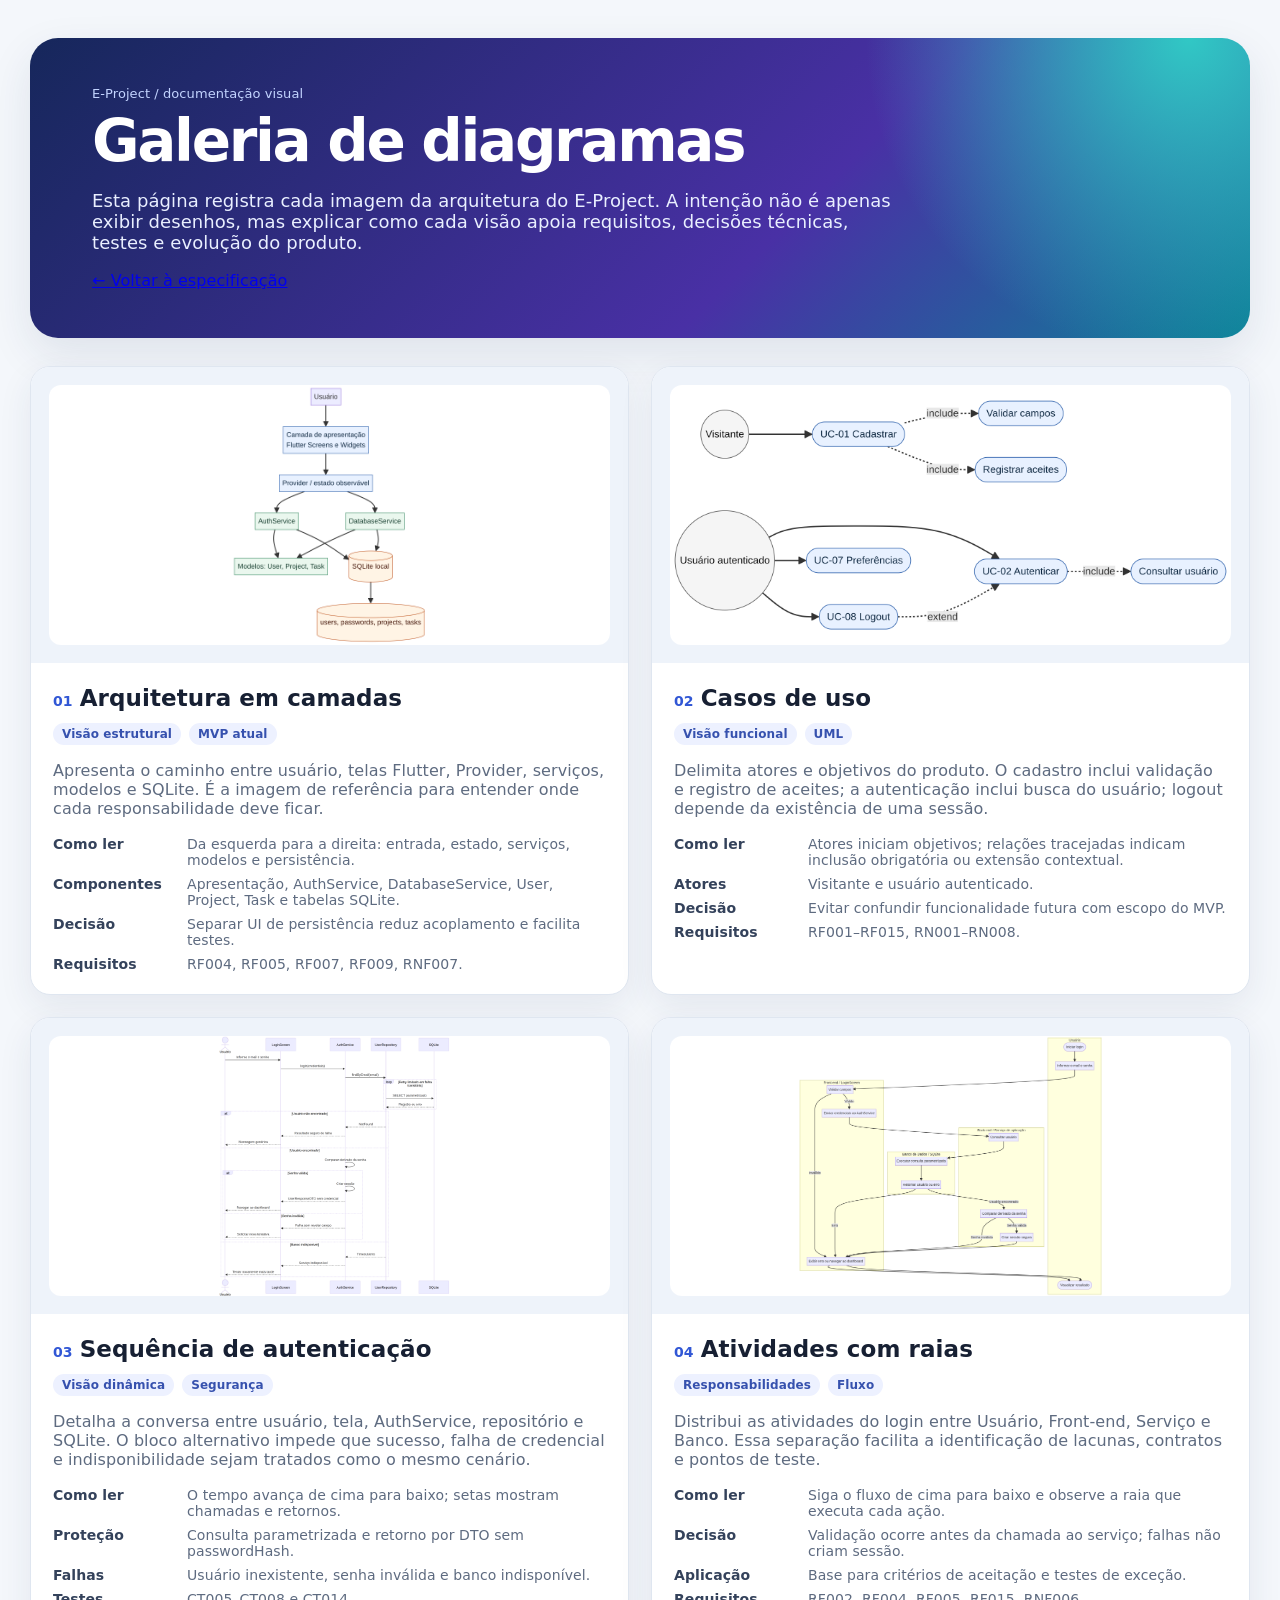
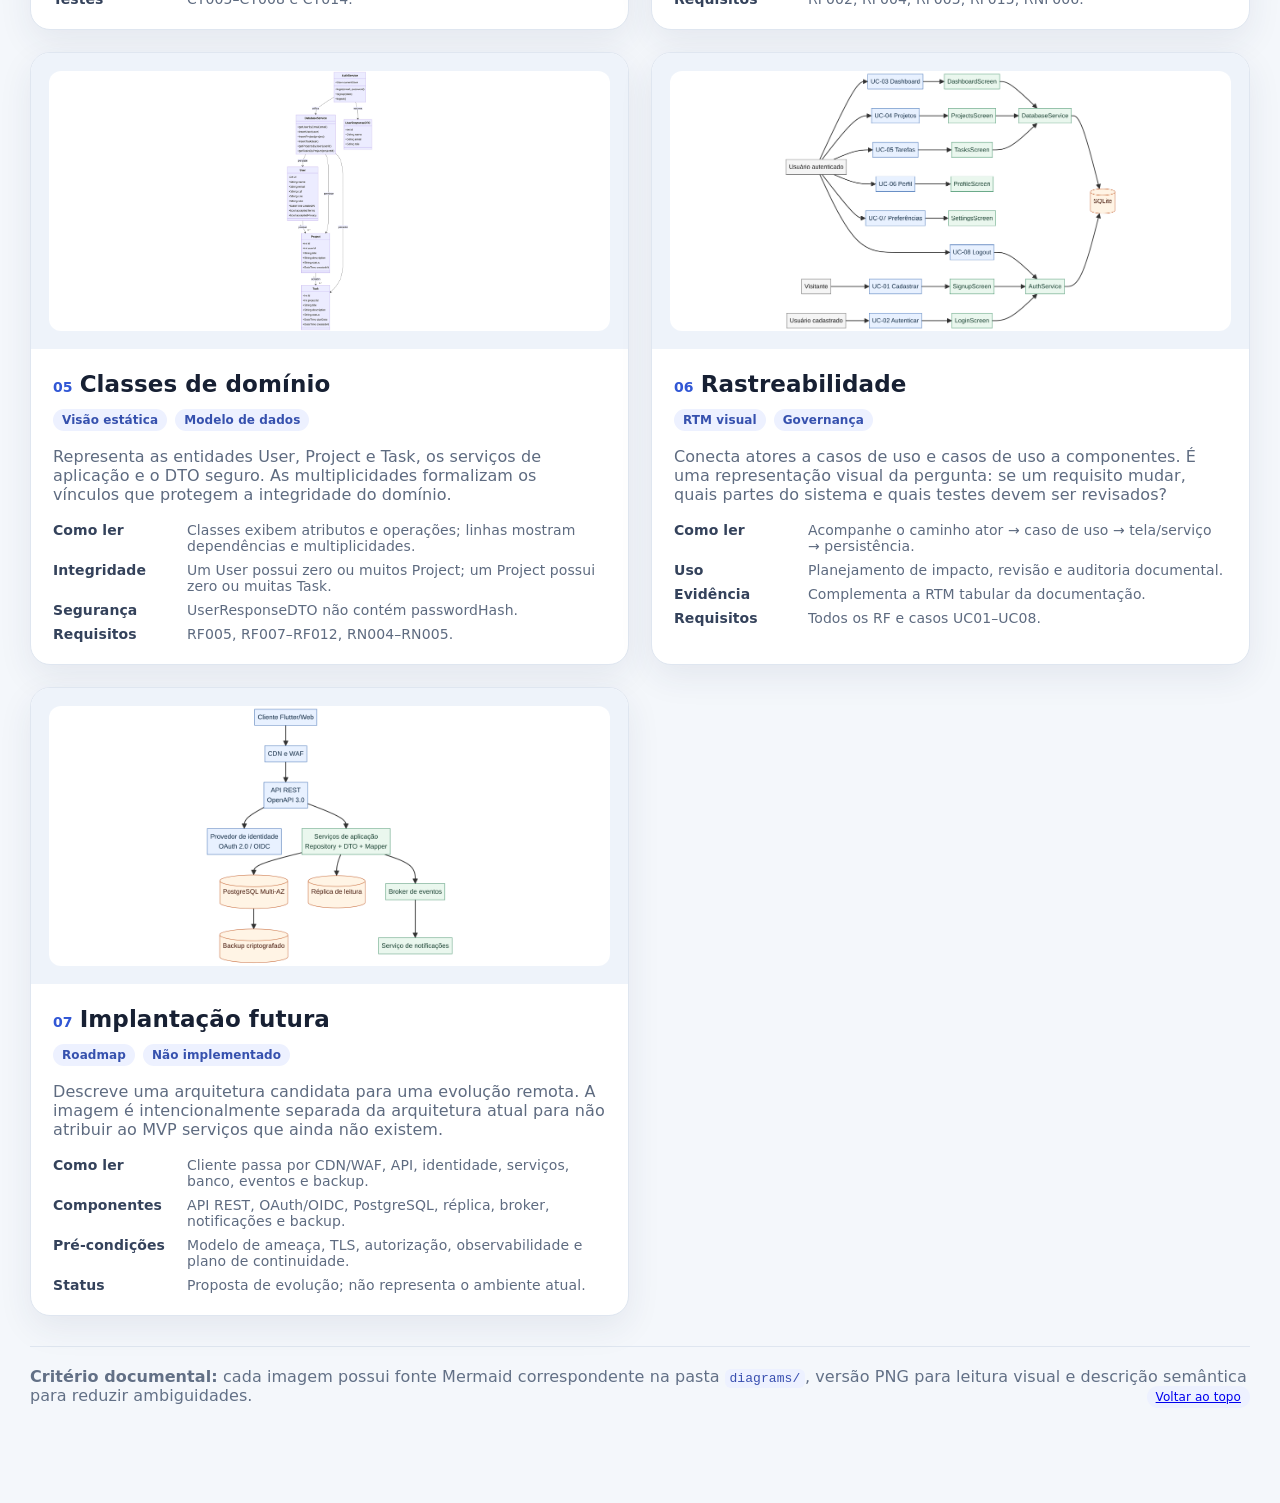
==== docs/galeria-diagramas.html @ 40799441 "docs: estilizar portal e documentar imagens" ====
<!doctype html>
<html lang="pt-BR">
<head>
  <meta charset="utf-8"><meta name="viewport" content="width=device-width, initial-scale=1">
  <meta name="description" content="Galeria documentada dos diagramas do E-Project.">
  <title>Galeria de Diagramas · E-Project</title>
  <link rel="stylesheet" href="assets/styles.css">
  <style>body{font-family:Inter,ui-sans-serif,system-ui,-apple-system,"Segoe UI",sans-serif;color:#172033;background:#f4f7fb}.gallery-shell{max-width:1240px;margin:auto;padding:30px 22px 70px}.gallery-hero{padding:48px clamp(24px,5vw,62px);border-radius:28px;color:#fff;background:radial-gradient(circle at 95% 0%,#31c8c5,transparent 27%),linear-gradient(135deg,#16275b,#4930a5 62%,#0d8198);box-shadow:var(--shadow);margin-bottom:28px}.gallery-hero h1{font-size:clamp(32px,5vw,58px);line-height:1.05;letter-spacing:-.04em;margin:10px 0}.gallery-hero p{max-width:800px;color:#e9efff;font-size:18px}.crumb{color:#c3d4ff;font-size:13px}.gallery-grid{display:grid;grid-template-columns:repeat(2,minmax(0,1fr));gap:22px}.gallery-card{background:#fff;border:1px solid #dfe6f0;border-radius:20px;overflow:hidden;box-shadow:0 12px 34px rgba(39,57,91,.08)}.gallery-image{background:#eef3fa;padding:20px}.gallery-image img{display:block;width:100%;height:300px;object-fit:contain;background:#fff;border-radius:14px}.gallery-copy{padding:24px}.gallery-copy h2{font-size:23px;margin:0 0 6px}.gallery-copy h2 span{color:#3157d5;font-size:14px;margin-right:7px}.gallery-copy p{color:#5e6b80}.gallery-copy dl{display:grid;grid-template-columns:120px 1fr;gap:8px 14px;margin:18px 0 0;font-size:14px}.gallery-copy dt{font-weight:800;color:#34425b}.gallery-copy dd{margin:0;color:#5e6b80}.gallery-footer{margin-top:30px;padding:20px 0;border-top:1px solid #dfe6f0;color:#627086}.toplink{display:inline-block;margin-bottom:16px;padding:8px 13px;border-radius:9px;background:#e9efff;color:#3157d5;font-weight:700}@media(max-width:800px){.gallery-grid{grid-template-columns:1fr}.gallery-image img{height:240px}.gallery-copy dl{grid-template-columns:1fr}.gallery-copy dt{margin-top:7px}}</style>
</head>
<body id="top">
<main class="gallery-shell">
  <header class="gallery-hero"><div class="crumb">E-Project / documentação visual</div><h1>Galeria de diagramas</h1><p>Esta página registra cada imagem da arquitetura do E-Project. A intenção não é apenas exibir desenhos, mas explicar como cada visão apoia requisitos, decisões técnicas, testes e evolução do produto.</p><a class="pill" href="index.html">← Voltar à especificação</a></header>
  <div class="gallery-grid">
    <article class="gallery-card" id="arquitetura"><div class="gallery-image"><img src="assets/diagrams/arquitetura.png" alt="Diagrama de arquitetura em camadas do E-Project"></div><div class="gallery-copy"><h2><span>01</span>Arquitetura em camadas</h2><div class="meta-row"><span class="meta">Visão estrutural</span><span class="meta">MVP atual</span></div><p>Apresenta o caminho entre usuário, telas Flutter, Provider, serviços, modelos e SQLite. É a imagem de referência para entender onde cada responsabilidade deve ficar.</p><dl><dt>Como ler</dt><dd>Da esquerda para a direita: entrada, estado, serviços, modelos e persistência.</dd><dt>Componentes</dt><dd>Apresentação, AuthService, DatabaseService, User, Project, Task e tabelas SQLite.</dd><dt>Decisão</dt><dd>Separar UI de persistência reduz acoplamento e facilita testes.</dd><dt>Requisitos</dt><dd>RF004, RF005, RF007, RF009, RNF007.</dd></dl></div></article>
    <article class="gallery-card" id="casos-de-uso"><div class="gallery-image"><img src="assets/diagrams/casos-de-uso.png" alt="Diagrama de casos de uso com relações include e extend"></div><div class="gallery-copy"><h2><span>02</span>Casos de uso</h2><div class="meta-row"><span class="meta">Visão funcional</span><span class="meta">UML</span></div><p>Delimita atores e objetivos do produto. O cadastro inclui validação e registro de aceites; a autenticação inclui busca do usuário; logout depende da existência de uma sessão.</p><dl><dt>Como ler</dt><dd>Atores iniciam objetivos; relações tracejadas indicam inclusão obrigatória ou extensão contextual.</dd><dt>Atores</dt><dd>Visitante e usuário autenticado.</dd><dt>Decisão</dt><dd>Evitar confundir funcionalidade futura com escopo do MVP.</dd><dt>Requisitos</dt><dd>RF001–RF015, RN001–RN008.</dd></dl></div></article>
    <article class="gallery-card" id="sequencia"><div class="gallery-image"><img src="assets/diagrams/sequencia-login.png" alt="Diagrama de sequência do fluxo de login"></div><div class="gallery-copy"><h2><span>03</span>Sequência de autenticação</h2><div class="meta-row"><span class="meta">Visão dinâmica</span><span class="meta">Segurança</span></div><p>Detalha a conversa entre usuário, tela, AuthService, repositório e SQLite. O bloco alternativo impede que sucesso, falha de credencial e indisponibilidade sejam tratados como o mesmo cenário.</p><dl><dt>Como ler</dt><dd>O tempo avança de cima para baixo; setas mostram chamadas e retornos.</dd><dt>Proteção</dt><dd>Consulta parametrizada e retorno por DTO sem passwordHash.</dd><dt>Falhas</dt><dd>Usuário inexistente, senha inválida e banco indisponível.</dd><dt>Testes</dt><dd>CT005–CT008 e CT014.</dd></dl></div></article>
    <article class="gallery-card" id="atividades"><div class="gallery-image"><img src="assets/diagrams/atividades-autenticacao.png" alt="Diagrama de atividades de autenticação com quatro raias"></div><div class="gallery-copy"><h2><span>04</span>Atividades com raias</h2><div class="meta-row"><span class="meta">Responsabilidades</span><span class="meta">Fluxo</span></div><p>Distribui as atividades do login entre Usuário, Front-end, Serviço e Banco. Essa separação facilita a identificação de lacunas, contratos e pontos de teste.</p><dl><dt>Como ler</dt><dd>Siga o fluxo de cima para baixo e observe a raia que executa cada ação.</dd><dt>Decisão</dt><dd>Validação ocorre antes da chamada ao serviço; falhas não criam sessão.</dd><dt>Aplicação</dt><dd>Base para critérios de aceitação e testes de exceção.</dd><dt>Requisitos</dt><dd>RF002, RF004, RF005, RF015, RNF006.</dd></dl></div></article>
    <article class="gallery-card" id="classes"><div class="gallery-image"><img src="assets/diagrams/classes-dominio.png" alt="Diagrama de classes do domínio do E-Project"></div><div class="gallery-copy"><h2><span>05</span>Classes de domínio</h2><div class="meta-row"><span class="meta">Visão estática</span><span class="meta">Modelo de dados</span></div><p>Representa as entidades User, Project e Task, os serviços de aplicação e o DTO seguro. As multiplicidades formalizam os vínculos que protegem a integridade do domínio.</p><dl><dt>Como ler</dt><dd>Classes exibem atributos e operações; linhas mostram dependências e multiplicidades.</dd><dt>Integridade</dt><dd>Um User possui zero ou muitos Project; um Project possui zero ou muitas Task.</dd><dt>Segurança</dt><dd>UserResponseDTO não contém passwordHash.</dd><dt>Requisitos</dt><dd>RF005, RF007–RF012, RN004–RN005.</dd></dl></div></article>
    <article class="gallery-card" id="rastreabilidade"><div class="gallery-image"><img src="assets/diagrams/rastreabilidade.png" alt="Diagrama de rastreabilidade entre atores, casos de uso e componentes"></div><div class="gallery-copy"><h2><span>06</span>Rastreabilidade</h2><div class="meta-row"><span class="meta">RTM visual</span><span class="meta">Governança</span></div><p>Conecta atores a casos de uso e casos de uso a componentes. É uma representação visual da pergunta: se um requisito mudar, quais partes do sistema e quais testes devem ser revisados?</p><dl><dt>Como ler</dt><dd>Acompanhe o caminho ator → caso de uso → tela/serviço → persistência.</dd><dt>Uso</dt><dd>Planejamento de impacto, revisão e auditoria documental.</dd><dt>Evidência</dt><dd>Complementa a RTM tabular da documentação.</dd><dt>Requisitos</dt><dd>Todos os RF e casos UC01–UC08.</dd></dl></div></article>
    <article class="gallery-card" id="deployment"><div class="gallery-image"><img src="assets/diagrams/deployment-futuro.png" alt="Diagrama de implantação futura com API, identidade, banco e backup"></div><div class="gallery-copy"><h2><span>07</span>Implantação futura</h2><div class="meta-row"><span class="meta">Roadmap</span><span class="meta">Não implementado</span></div><p>Descreve uma arquitetura candidata para uma evolução remota. A imagem é intencionalmente separada da arquitetura atual para não atribuir ao MVP serviços que ainda não existem.</p><dl><dt>Como ler</dt><dd>Cliente passa por CDN/WAF, API, identidade, serviços, banco, eventos e backup.</dd><dt>Componentes</dt><dd>API REST, OAuth/OIDC, PostgreSQL, réplica, broker, notificações e backup.</dd><dt>Pré-condições</dt><dd>Modelo de ameaça, TLS, autorização, observabilidade e plano de continuidade.</dd><dt>Status</dt><dd>Proposta de evolução; não representa o ambiente atual.</dd></dl></div></article>
  </div>
  <footer class="gallery-footer"><strong>Critério documental:</strong> cada imagem possui fonte Mermaid correspondente na pasta <code>diagrams/</code>, versão PNG para leitura visual e descrição semântica para reduzir ambiguidades. <a class="backtop" href="#top">Voltar ao topo</a></footer>
</main>
</body>
</html>
---- docs/assets/styles.css ----
/* E-Project Documentation System — visual identity */
:root{--navy:#101a35;--blue:#3157d5;--violet:#6c4be8;--teal:#0ea5a8;--ink:#172033;--muted:#627086;--line:#dfe6f0;--paper:#fff;--canvas:#f4f7fb;--success:#188653;--warning:#b66b09;--danger:#b83a3a;--radius:20px;--shadow:0 16px 44px rgba(30,48,84,.1)}
body{background:linear-gradient(180deg,#f6f8fc 0%,#eef3fa 100%);letter-spacing:.005em}.content{max-width:1340px}.hero{background:radial-gradient(circle at 85% 5%,rgba(36,204,196,.9),transparent 28%),linear-gradient(135deg,#152657 0%,#4232a8 57%,#087b9c 100%);border:1px solid rgba(255,255,255,.16)}.hero h1{letter-spacing:-.04em;text-wrap:balance}.card,.table-wrap,.diagram{transition:transform .2s ease,box-shadow .2s ease}.card:hover{transform:translateY(-3px);box-shadow:0 18px 38px rgba(39,57,91,.12)}.table-wrap{box-shadow:0 8px 24px rgba(39,57,91,.05)}th{position:sticky;top:0;z-index:1}.section h2{letter-spacing:-.025em}.section h3{color:#25345d}code{color:#394fb0;background:#edf1ff;border-radius:6px;padding:.15em .35em}.diagram{background:linear-gradient(135deg,#fff 0%,#f9fbff 100%)}.diagram img{display:block;width:100%;height:auto;max-height:680px;object-fit:contain;border-radius:12px;background:#fff}.gallery-grid{display:grid;grid-template-columns:repeat(2,minmax(0,1fr));gap:22px}.gallery-card{padding:0;overflow:hidden}.gallery-card .gallery-image{background:#eef3fa;padding:18px}.gallery-card .gallery-image img{width:100%;height:260px;object-fit:contain;background:#fff;border-radius:12px}.gallery-card .gallery-copy{padding:22px}.gallery-card h3{margin-top:0}.meta-row{display:flex;flex-wrap:wrap;gap:8px;margin:12px 0}.meta{font-size:12px;font-weight:750;padding:4px 9px;border-radius:999px;background:#edf1ff;color:#3651ae}.toc-card{display:grid;grid-template-columns:repeat(3,1fr);gap:10px}.toc-card a{background:#f5f7fd;border:1px solid var(--line);border-radius:12px;padding:12px 14px;color:#25345d;font-weight:700}.toc-card a:hover{background:#eaf0ff;text-decoration:none}.backtop{float:right;background:#edf1ff;padding:4px 9px;border-radius:999px;font-size:12px}.note{font-size:13px;color:var(--muted)}@media(max-width:800px){.gallery-grid{grid-template-columns:1fr}.toc-card{grid-template-columns:1fr}.gallery-card .gallery-image img{height:220px}}@media(prefers-reduced-motion:reduce){*,*::before,*::after{scroll-behavior:auto!important;transition:none!important}}
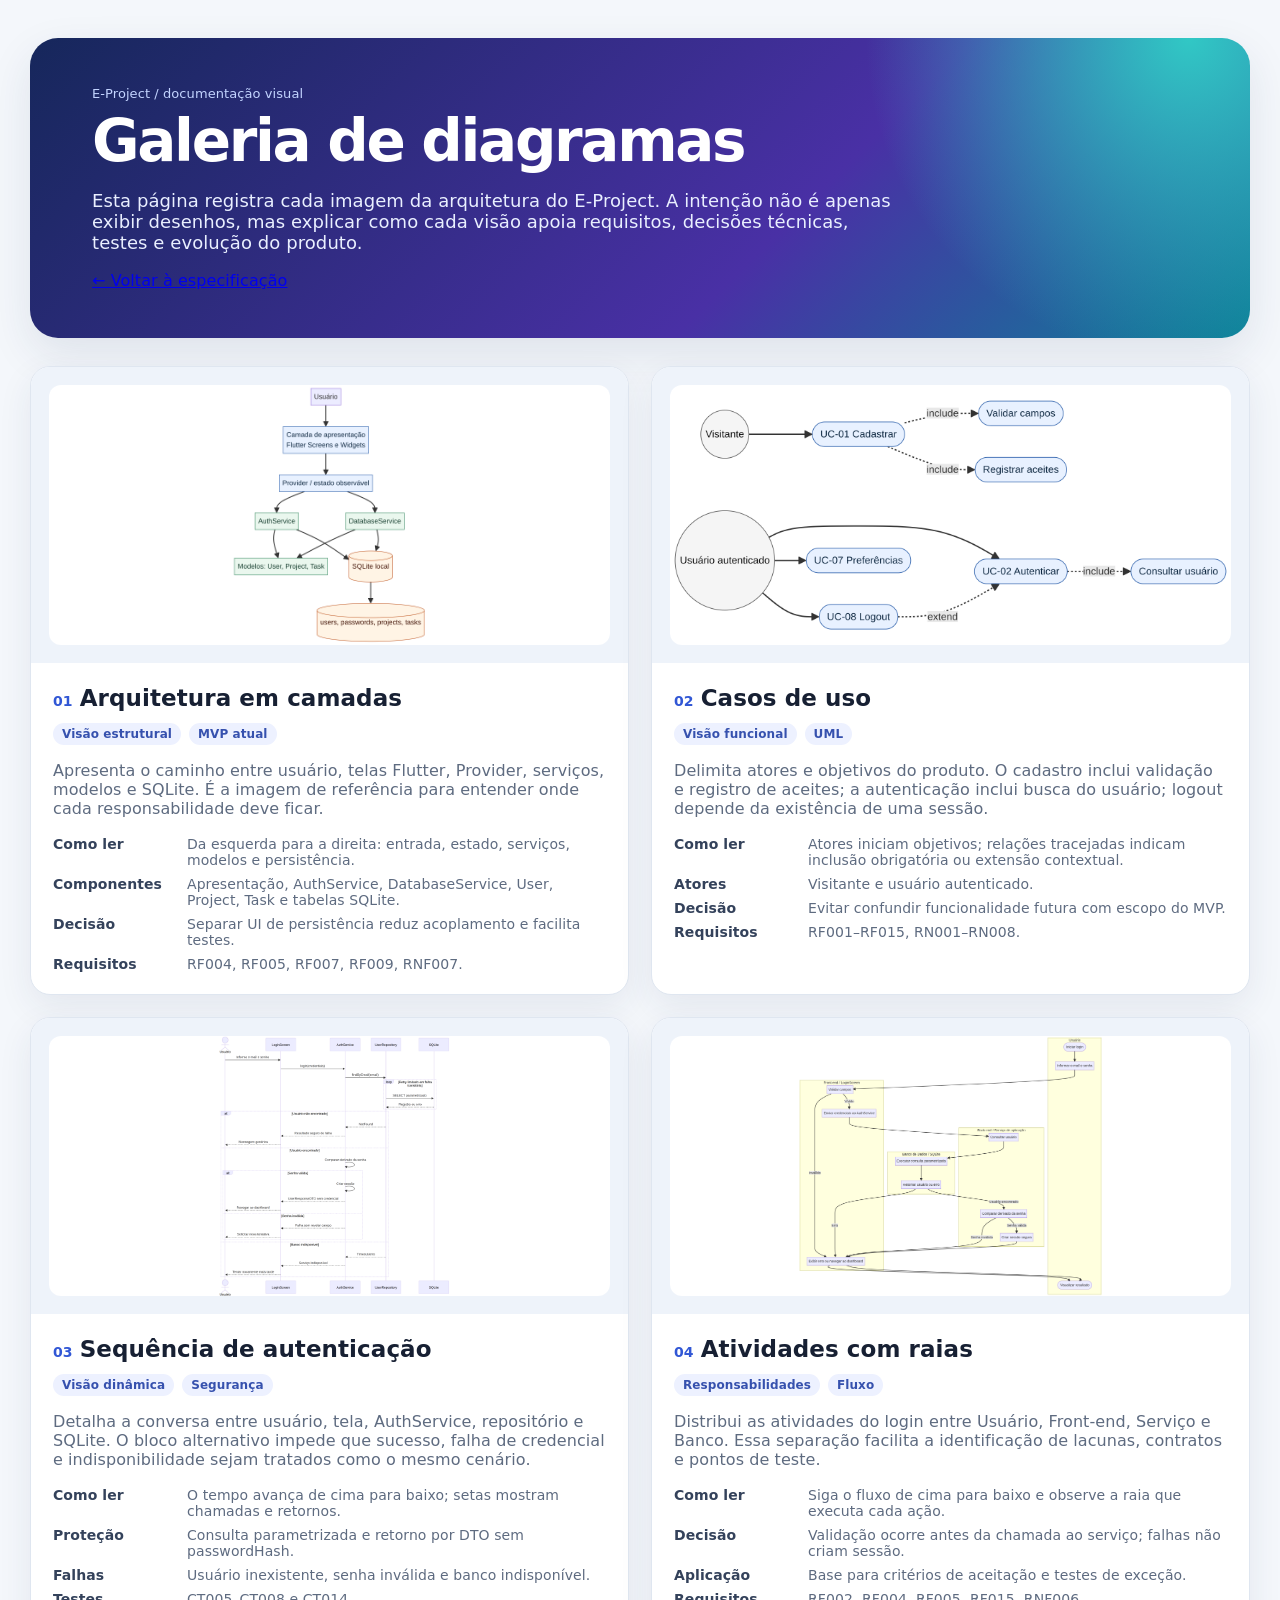
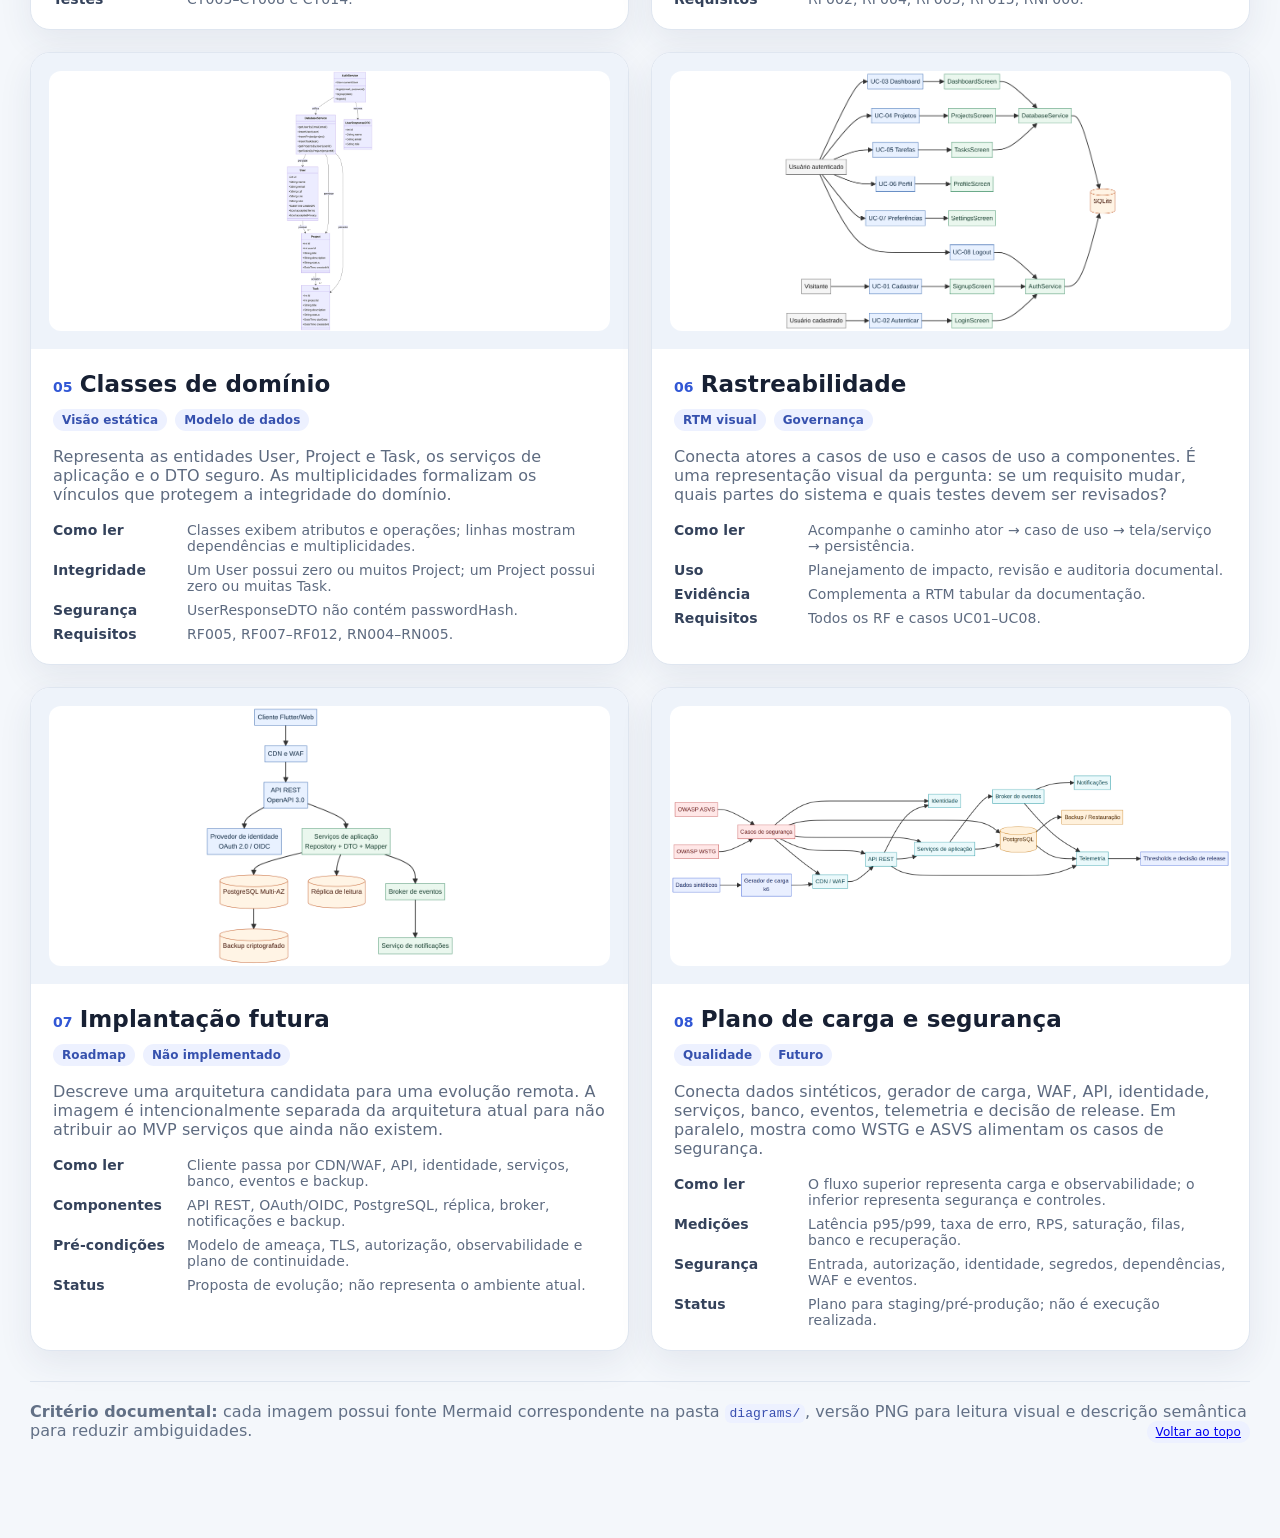
==== commit 66111361: "test: documentar qualidade carga e seguranca futura" ====
--- a/docs/galeria-diagramas.html
+++ b/docs/galeria-diagramas.html
@@ -18,6 +18,7 @@
     <article class="gallery-card" id="classes"><div class="gallery-image"><img src="assets/diagrams/classes-dominio.png" alt="Diagrama de classes do domínio do E-Project"></div><div class="gallery-copy"><h2><span>05</span>Classes de domínio</h2><div class="meta-row"><span class="meta">Visão estática</span><span class="meta">Modelo de dados</span></div><p>Representa as entidades User, Project e Task, os serviços de aplicação e o DTO seguro. As multiplicidades formalizam os vínculos que protegem a integridade do domínio.</p><dl><dt>Como ler</dt><dd>Classes exibem atributos e operações; linhas mostram dependências e multiplicidades.</dd><dt>Integridade</dt><dd>Um User possui zero ou muitos Project; um Project possui zero ou muitas Task.</dd><dt>Segurança</dt><dd>UserResponseDTO não contém passwordHash.</dd><dt>Requisitos</dt><dd>RF005, RF007–RF012, RN004–RN005.</dd></dl></div></article>
     <article class="gallery-card" id="rastreabilidade"><div class="gallery-image"><img src="assets/diagrams/rastreabilidade.png" alt="Diagrama de rastreabilidade entre atores, casos de uso e componentes"></div><div class="gallery-copy"><h2><span>06</span>Rastreabilidade</h2><div class="meta-row"><span class="meta">RTM visual</span><span class="meta">Governança</span></div><p>Conecta atores a casos de uso e casos de uso a componentes. É uma representação visual da pergunta: se um requisito mudar, quais partes do sistema e quais testes devem ser revisados?</p><dl><dt>Como ler</dt><dd>Acompanhe o caminho ator → caso de uso → tela/serviço → persistência.</dd><dt>Uso</dt><dd>Planejamento de impacto, revisão e auditoria documental.</dd><dt>Evidência</dt><dd>Complementa a RTM tabular da documentação.</dd><dt>Requisitos</dt><dd>Todos os RF e casos UC01–UC08.</dd></dl></div></article>
     <article class="gallery-card" id="deployment"><div class="gallery-image"><img src="assets/diagrams/deployment-futuro.png" alt="Diagrama de implantação futura com API, identidade, banco e backup"></div><div class="gallery-copy"><h2><span>07</span>Implantação futura</h2><div class="meta-row"><span class="meta">Roadmap</span><span class="meta">Não implementado</span></div><p>Descreve uma arquitetura candidata para uma evolução remota. A imagem é intencionalmente separada da arquitetura atual para não atribuir ao MVP serviços que ainda não existem.</p><dl><dt>Como ler</dt><dd>Cliente passa por CDN/WAF, API, identidade, serviços, banco, eventos e backup.</dd><dt>Componentes</dt><dd>API REST, OAuth/OIDC, PostgreSQL, réplica, broker, notificações e backup.</dd><dt>Pré-condições</dt><dd>Modelo de ameaça, TLS, autorização, observabilidade e plano de continuidade.</dd><dt>Status</dt><dd>Proposta de evolução; não representa o ambiente atual.</dd></dl></div></article>
+    <article class="gallery-card" id="plano-carga"><div class="gallery-image"><img src="assets/diagrams/plano-carga-seguranca.png" alt="Diagrama do plano de testes de carga e segurança"></div><div class="gallery-copy"><h2><span>08</span>Plano de carga e segurança</h2><div class="meta-row"><span class="meta">Qualidade</span><span class="meta">Futuro</span></div><p>Conecta dados sintéticos, gerador de carga, WAF, API, identidade, serviços, banco, eventos, telemetria e decisão de release. Em paralelo, mostra como WSTG e ASVS alimentam os casos de segurança.</p><dl><dt>Como ler</dt><dd>O fluxo superior representa carga e observabilidade; o inferior representa segurança e controles.</dd><dt>Medições</dt><dd>Latência p95/p99, taxa de erro, RPS, saturação, filas, banco e recuperação.</dd><dt>Segurança</dt><dd>Entrada, autorização, identidade, segredos, dependências, WAF e eventos.</dd><dt>Status</dt><dd>Plano para staging/pré-produção; não é execução realizada.</dd></dl></div></article>
   </div>
   <footer class="gallery-footer"><strong>Critério documental:</strong> cada imagem possui fonte Mermaid correspondente na pasta <code>diagrams/</code>, versão PNG para leitura visual e descrição semântica para reduzir ambiguidades. <a class="backtop" href="#top">Voltar ao topo</a></footer>
 </main>
